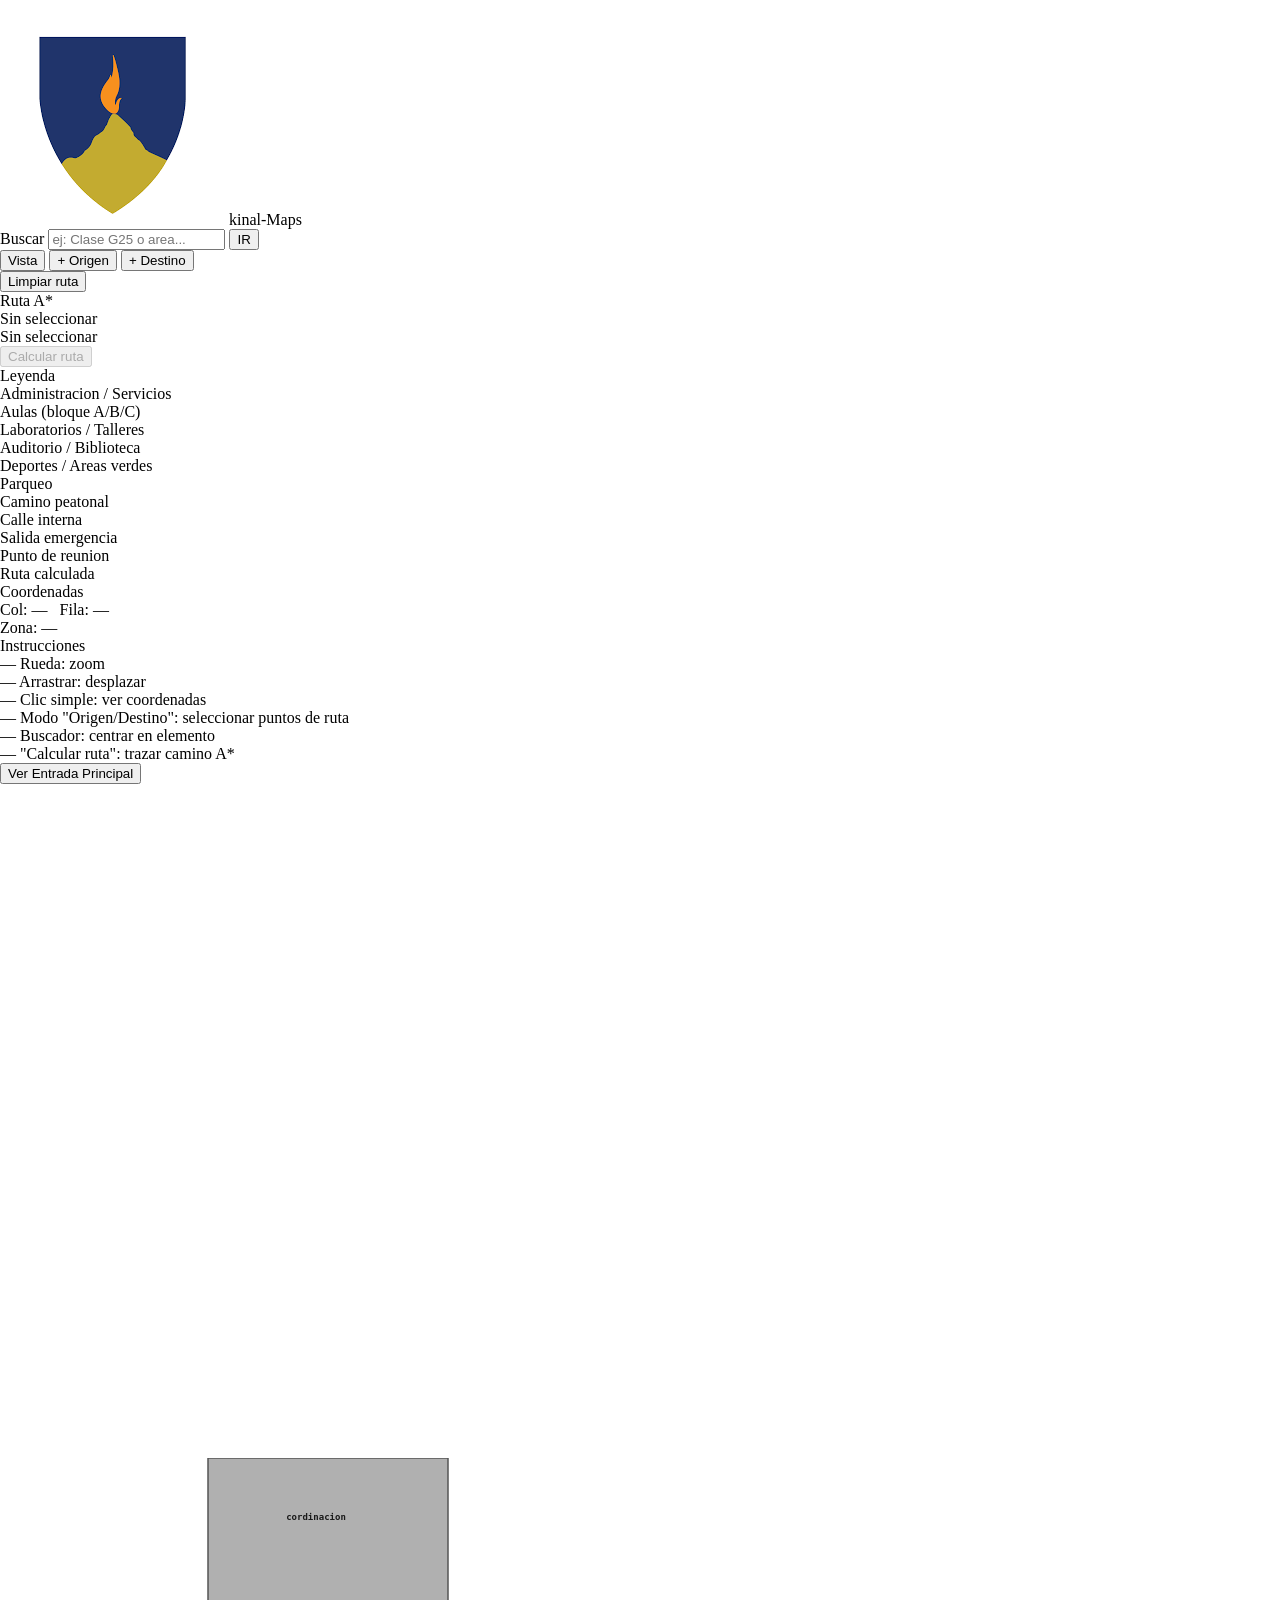
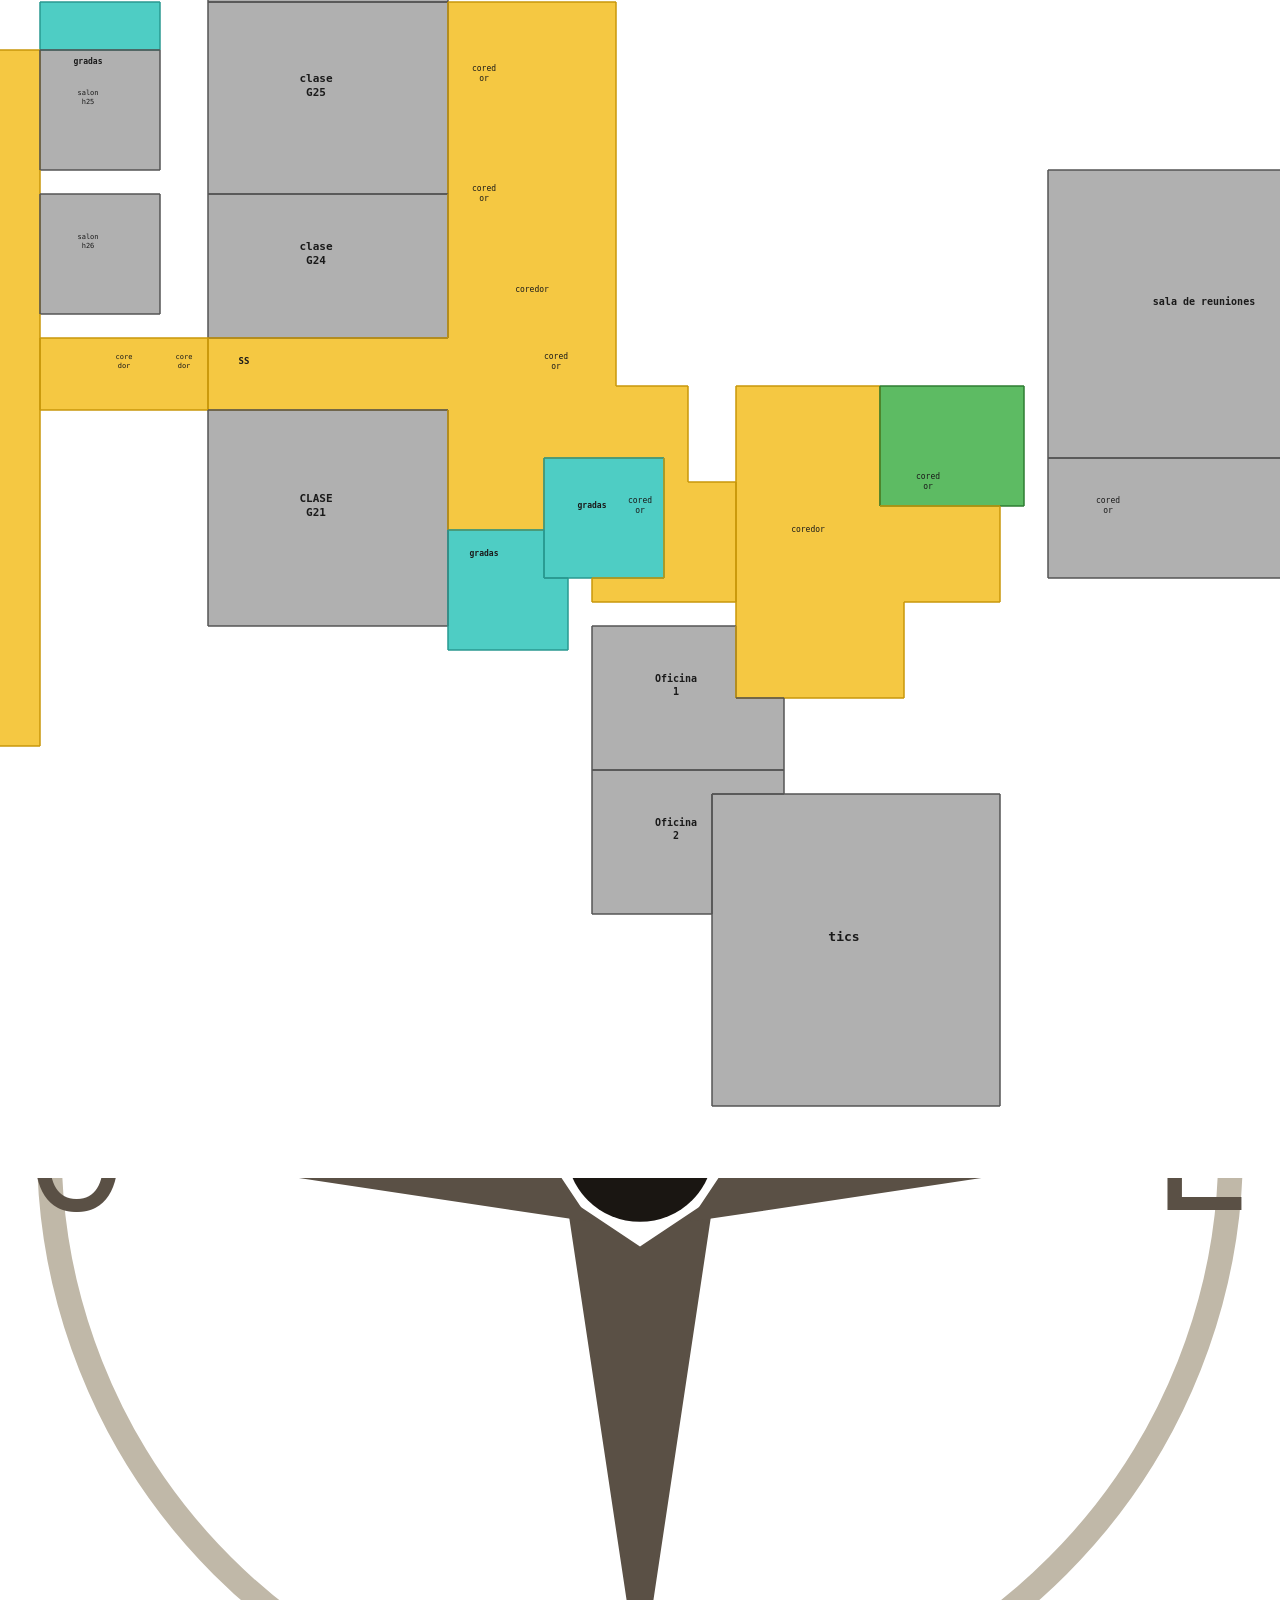
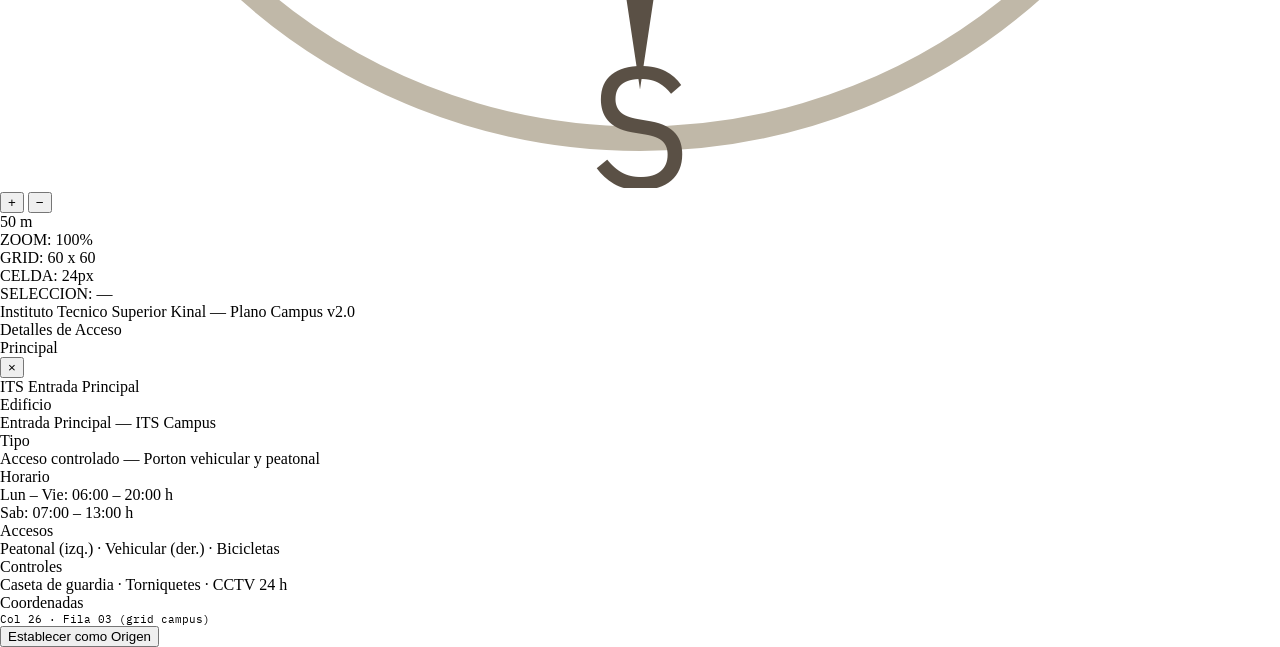
==== basicosLevel2.html @ 9e104dda "feat: agregar funcionalidad y estructura para el nivel 2 básico" ====
<!DOCTYPE html>
<html lang="es">
<head>
  <meta charset="UTF-8" />
  <meta name="viewport" content="width=device-width, initial-scale=1.0" />
  <title>Kinal-Maps</title>
  <link rel="stylesheet" href="css/styles.css" />
  <link href="https://fonts.googleapis.com/css2?family=IBM+Plex+Mono:wght@400;600&display=swap" rel="stylesheet" />
</head>
<body>

  <div id="topbar">
    <div class="logo">
      <img src="img/logoKinal.png" alt="logoKinal">
      <span>kinal-Maps</span>
    </div>
    <div class="sep"></div>
    
    <div id="search-wrap">
      <label>Buscar</label>
      <input id="search-peticion" type="text" placeholder="ej: Clase G25 o area...">
      <button id="search-btn">IR</button>
    </div>
    <div class="sep"></div>
    
    <button class="mode-btn active" id="btn-view">Vista</button>
    <button class="mode-btn" id="btn-origin">+ Origen</button>
    <button class="mode-btn" id="btn-dest">+ Destino</button>
    
    <div class="topbar-right">
      <button id="clear-btn">Limpiar ruta</button>
    </div>
  </div>

  <div id="main">
    
    <div id="sidebar">
      
      <div class="panel-section">
        <div class="panel-title">Ruta A*</div>
        <div class="route-field">
          <div class="route-dot origin"></div>
          <div class="route-name" id="origin-name">Sin seleccionar</div>
        </div>
        <div class="route-field">
          <div class="route-dot dest"></div>
          <div class="route-name" id="dest-name">Sin seleccionar</div>
        </div>
        <button id="calc-route-btn" disabled>Calcular ruta</button>
        <div id="route-info"></div>
      </div>

      <div class="panel-section">
        <div class="panel-title">Leyenda</div>
        <div id="legend-list">
          <div class="legend-item"><div class="legend-swatch" style="background:#c8dce8"></div><div class="legend-label">Administracion / Servicios</div></div>
          <div class="legend-item"><div class="legend-swatch" style="background:#d8e8c8"></div><div class="legend-label">Aulas (bloque A/B/C)</div></div>
          <div class="legend-item"><div class="legend-swatch" style="background:#e8d8c8"></div><div class="legend-label">Laboratorios / Talleres</div></div>
          <div class="legend-item"><div class="legend-swatch" style="background:#d8d0e8"></div><div class="legend-label">Auditorio / Biblioteca</div></div>
          <div class="legend-item"><div class="legend-swatch" style="background:#c8e8d8"></div><div class="legend-label">Deportes / Areas verdes</div></div>
          <div class="legend-item"><div class="legend-swatch" style="background:#e8e8c8"></div><div class="legend-label">Parqueo</div></div>
          <div class="legend-item"><div class="legend-swatch" style="background:#f0f0f0;border-color:#aaa"></div><div class="legend-label">Camino peatonal</div></div>
          <div class="legend-item"><div class="legend-swatch" style="background:#d0c8b8"></div><div class="legend-label">Calle interna</div></div>
          <div class="legend-item"><div class="legend-swatch" style="background:#ffe0e0;border-color:#e07060"></div><div class="legend-label">Salida emergencia</div></div>
          <div class="legend-item"><div class="legend-swatch" style="background:#fff3d0;border-color:#e0a000"></div><div class="legend-label">Punto de reunion</div></div>
          <div class="legend-item"><div class="legend-swatch" style="background:#c0392b"></div><div class="legend-label">Ruta calculada</div></div>
        </div>
      </div>

      <div class="panel-section">
        <div class="panel-title">Coordenadas</div>
        <div id="coords-display">
          Col: <span id="cx">—</span> &nbsp; Fila: <span id="cy">—</span><br>
          Zona: <span id="czone">—</span>
        </div>
      </div>

      <div class="panel-section" style="flex:1;overflow-y:auto">
        <div class="panel-title">Instrucciones</div>
        <div id="instructions">
          — Rueda: zoom<br>
          — Arrastrar: desplazar<br>
          — Clic simple: ver coordenadas<br>
          — Modo "Origen/Destino": seleccionar puntos de ruta<br>
          — Buscador: centrar en elemento<br>
          — "Calcular ruta": trazar camino A*
        </div>
      </div>
    </div>

    <div id="map-wrap">
      
      <button id="ver-entrada-btn"><span class="dot"></span>Ver Entrada Principal</button>

      <div id="map-canvas-wrap">
        <canvas id="map"></canvas>
      </div>

      <div id="compass">
        <svg viewBox="0 0 52 52" xmlns="http://www.w3.org/2000/svg">
          <circle cx="26" cy="26" r="24" fill="none" stroke="#c0b8a8" stroke-width="1"/>
          <polygon points="26,4 29,24 26,22 23,24" fill="#c0392b"/>
          <polygon points="26,48 29,28 26,30 23,28" fill="#5a5045"/>
          <polygon points="4,26 24,23 22,26 24,29" fill="#5a5045"/>
          <polygon points="48,26 28,23 30,26 28,29" fill="#5a5045"/>
          <circle cx="26" cy="26" r="3" fill="#1a1612"/>
          <text x="26" y="2.5" text-anchor="middle" font-size="7" font-family="IBM Plex Mono,monospace" fill="#c0392b" font-weight="600">N</text>
          <text x="26" y="52" text-anchor="middle" font-size="7" font-family="IBM Plex Mono,monospace" fill="#5a5045" dominant-baseline="auto">S</text>
          <text x="1" y="28.5" text-anchor="start" font-size="7" font-family="IBM Plex Mono,monospace" fill="#5a5045">O</text>
          <text x="51" y="28.5" text-anchor="end" font-size="7" font-family="IBM Plex Mono,monospace" fill="#5a5045">E</text>
        </svg>
      </div>

      <div id="zoom-controls">
        <button class="zoom-btn" id="zoom-in">+</button>
        <button class="zoom-btn" id="zoom-out">−</button>
      </div>

      <div id="scale-bar">
        <div id="scale-line"></div>
        <div id="scale-label">50 m</div>
      </div>

      <div id="tooltip"></div>
    </div>
  </div>

  <div id="status-bar">
    <div class="sb-item">ZOOM: <span id="sb-zoom">120%</span></div>
    <div class="sb-item">GRID: <span>60 x 60</span></div>
    <div class="sb-item">CELDA: <span>24px</span></div>
    <div class="sb-item">SELECCION: <span id="sb-sel">—</span></div>
    <div class="sb-item" style="margin-left:auto">Instituto Tecnico Superior Kinal — Plano Campus v2.0</div>
  </div>

  <div id="entry-panel">
    <div id="entry-panel-header">
      <div class="ep-title">Detalles de Acceso</div>
      <div class="ep-badge">Principal</div>
      <button id="entry-close">&times;</button>
    </div>
    <div id="entry-img-wrap">
      <div class="img-overlay"></div>
      <div class="img-label">ITS Entrada Principal</div>
    </div>
    <div id="entry-info">
      <div class="ei-row">
        <div class="ei-key">Edificio</div>
        <div class="ei-val highlight">Entrada Principal — ITS Campus</div>
      </div>
      <div class="ei-row">
        <div class="ei-key">Tipo</div>
        <div class="ei-val">Acceso controlado — Porton vehicular y peatonal</div>
      </div>
      <div id="entry-divider"></div>
      <div class="ei-row">
        <div class="ei-key">Horario</div>
        <div class="ei-val">Lun – Vie: 06:00 – 20:00 h<br>Sab: 07:00 – 13:00 h</div>
      </div>
      <div class="ei-row">
        <div class="ei-key">Accesos</div>
        <div class="ei-val">Peatonal (izq.) · Vehicular (der.) · Bicicletas</div>
      </div>
      <div class="ei-row">
        <div class="ei-key">Controles</div>
        <div class="ei-val">Caseta de guardia · Torniquetes · CCTV 24 h</div>
      </div>
      <div class="ei-row">
        <div class="ei-key">Coordenadas</div>
        <div class="ei-val" style="font-family:'IBM Plex Mono',monospace;font-size:11px;">Col 26 · Fila 03 (grid campus)</div>
      </div>
    </div>
    <button id="entry-go-btn">Establecer como Origen</button>
  </div>

  <script type="module" src="./js/basico_level2/segundoNivel.js"></script>
</body>
</html>
---- css/styles.css ----
html,
body {
    margin: 0;
    width: 100%;
    height: 100%;
}

#panorama {
    width: 100%;
    height: 100vh;
}
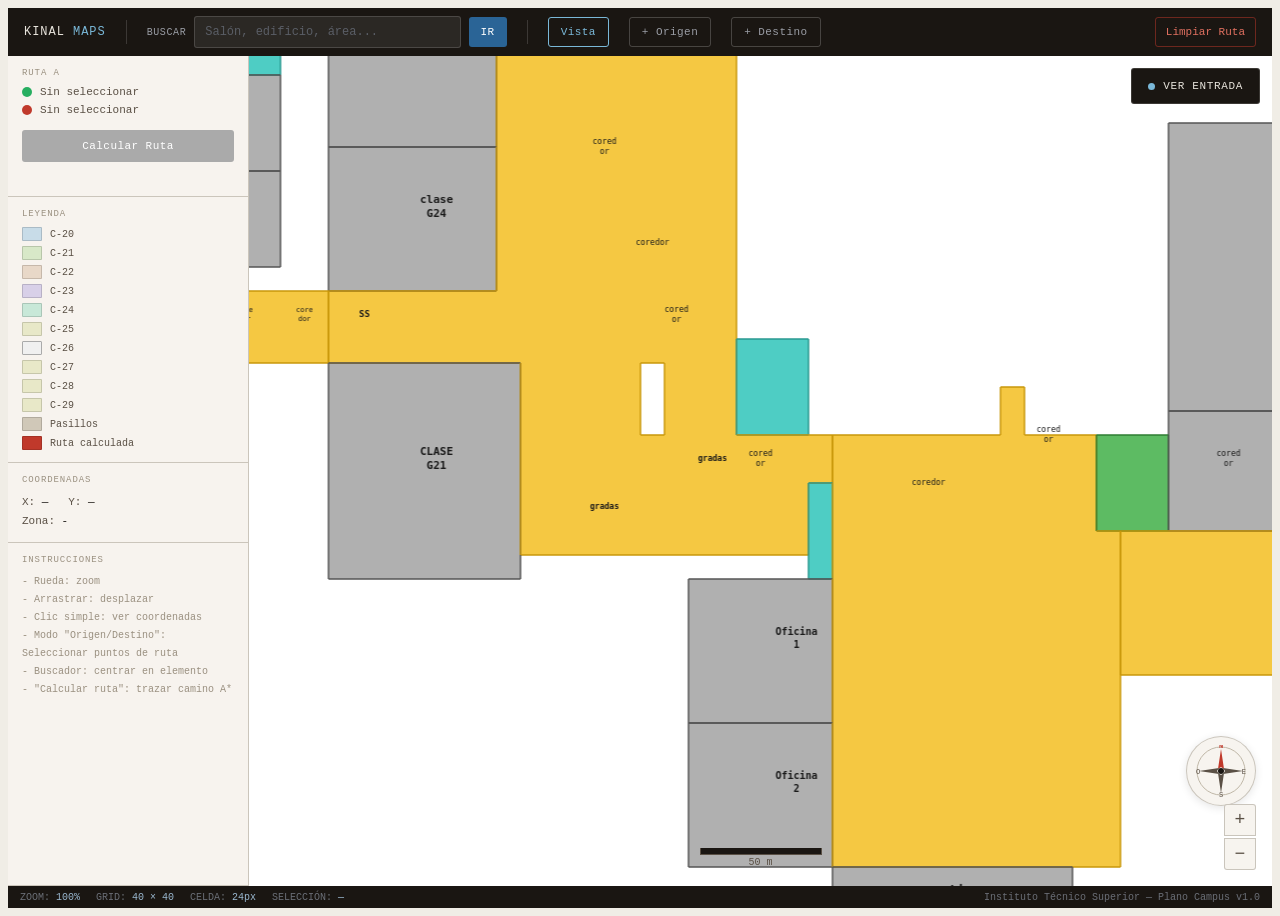
==== commit afe4b27a: "refactor: se mejor la estructura del codigode level2" ====
--- a/basicosLevel2.html
+++ b/basicosLevel2.html
@@ -1,178 +1,193 @@
 <!DOCTYPE html>
-<html lang="es">
+<html lang="en">
 <head>
-  <meta charset="UTF-8" />
-  <meta name="viewport" content="width=device-width, initial-scale=1.0" />
-  <title>Kinal-Maps</title>
-  <link rel="stylesheet" href="css/styles.css" />
-  <link href="https://fonts.googleapis.com/css2?family=IBM+Plex+Mono:wght@400;600&display=swap" rel="stylesheet" />
+    <meta charset="UTF-8">
+    <meta name="viewport" content="width=device-width, initial-scale=1.0">
+    <title>Mapa de Diversificado Segundo Nivel</title>
+    <link rel="stylesheet" href="css/basicosLevel2.css">
 </head>
 <body>
+    <header id="header">
+        <div class="logo">Kinal <span>Maps</span></div>
+        <div class="separador"></div>
+        <div id="search-wrap">
+            <label>Buscar</label>
+            <input id="search-peticion" type="text" placeholder="Salón, edificio, área...">
+            <button id="search-btn">IR</button>
+        </div>
+        <div class="separador"></div>
+        <button class="mode-btn active" id="btn-view">Vista</button>
+        <button class="mode-btn" id="btn-origin">+ Origen</button>
+        <button class="mode-btn" id="btn-dest">+ Destino</button>
+        <div class="topbar-right">
+            <button id="clear-btn">Limpiar Ruta</button>
+        </div>
+    </header>
 
-  <div id="topbar">
-    <div class="logo">
-      <img src="img/logoKinal.png" alt="logoKinal">
-      <span>kinal-Maps</span>
-    </div>
-    <div class="sep"></div>
-    
-    <div id="search-wrap">
-      <label>Buscar</label>
-      <input id="search-peticion" type="text" placeholder="ej: Clase G25 o area...">
-      <button id="search-btn">IR</button>
-    </div>
-    <div class="sep"></div>
-    
-    <button class="mode-btn active" id="btn-view">Vista</button>
-    <button class="mode-btn" id="btn-origin">+ Origen</button>
-    <button class="mode-btn" id="btn-dest">+ Destino</button>
-    
-    <div class="topbar-right">
-      <button id="clear-btn">Limpiar ruta</button>
-    </div>
-  </div>
+    <main id="main">
+        <div id="sidebar">
+            <section class="panel-section">
+                <div class="panel-title">Ruta A</div>
+                <div class="route-field">
+                    <div class="route-dot origin"></div>
+                    <div class="route-name" id="origin-name">Sin seleccionar</div>
+                </div>
+                <div class="route-field">
+                    <div class="route-dot dest"></div>
+                    <div class="route-name" id="dest-name">Sin seleccionar</div>
+                </div>
+                <button id="calc-route-btn" disabled>Calcular Ruta</button>
+                <div id="route-info"></div>
+            </section>
 
-  <div id="main">
-    
-    <div id="sidebar">
-      
-      <div class="panel-section">
-        <div class="panel-title">Ruta A*</div>
-        <div class="route-field">
-          <div class="route-dot origin"></div>
-          <div class="route-name" id="origin-name">Sin seleccionar</div>
+            <section class="panel-section">
+                <div class="panel-title">Leyenda</div>
+                <div id="legend-list">
+                    <div class="legend-item"><div class="legend-swatch" style="background:#c8dce8"></div><div class="legend-label">C-20</div></div>
+                    <div class="legend-item"><div class="legend-swatch" style="background:#d8e8c8"></div><div class="legend-label">C-21</div></div>
+                    <div class="legend-item"><div class="legend-swatch" style="background:#e8d8c8"></div><div class="legend-label">C-22</div></div>
+                    <div class="legend-item"><div class="legend-swatch" style="background:#d8d0e8"></div><div class="legend-label">C-23</div></div>
+                    <div class="legend-item"><div class="legend-swatch" style="background:#c8e8d8"></div><div class="legend-label">C-24</div></div>
+                    <div class="legend-item"><div class="legend-swatch" style="background:#e8e8c8"></div><div class="legend-label">C-25</div></div>
+                    <div class="legend-item"><div class="legend-swatch" style="background:#f0f0f0;border-color:#aaa"></div><div class="legend-label">C-26</div></div>
+                    <div class="legend-item"><div class="legend-swatch" style="background:#e8e8c8"></div><div class="legend-label">C-27</div></div>
+                    <div class="legend-item"><div class="legend-swatch" style="background:#e8e8c8"></div><div class="legend-label">C-28</div></div>
+                    <div class="legend-item"><div class="legend-swatch" style="background:#e8e8c8"></div><div class="legend-label">C-29</div></div>
+
+                    <div class="legend-item"><div class="legend-swatch" style="background:#d0c8b8"></div><div class="legend-label">Pasillos</div></div>
+                    <div class="legend-item"><div class="legend-swatch" style="background:#c0392b"></div><div class="legend-label">Ruta calculada</div></div>
+                </div>
+            </section>
+
+            <section class="panel-section">
+                <div class="panel-title">Coordenadas</div>
+                <div id="coords-display">
+                    X: <span id="cx">—</span> &nbsp; Y: <span id="cy">—</span><br>
+                    Zona: <span id="czone">-</span>
+                </div>
+            </section>
+
+            <section class="panel-section" style="flex:1;overflow-y:auto">
+                <div class="panel-title">Instrucciones</div>
+                <div id="instructions">
+                    - Rueda: zoom<br>
+                    - Arrastrar: desplazar<br>
+                    - Clic simple: ver coordenadas<br>
+                    - Modo "Origen/Destino": Seleccionar puntos de ruta<br>
+                    - Buscador: centrar en elemento<br>
+                    - "Calcular ruta": trazar camino A*
+                </div>
+            </section>
         </div>
-        <div class="route-field">
-          <div class="route-dot dest"></div>
-          <div class="route-name" id="dest-name">Sin seleccionar</div>
+
+        <div id="map-wrap">
+            <button id="ver-entrada-btn"><span class="dot"></span>Ver Entrada</button>
+            <div id="map-canvas-wrap">
+                <canvas id="map"></canvas>
+            </div>
+
+            <div id="compass">
+                <svg viewBox="0 0 52 52" xmlns="http://www.w3.org/2000/svg">
+                    <circle cx="26" cy="26" r="24" fill="none" stroke="#c0b8a8" stroke-width="1"/>
+                    <polygon points="26,4 29,24 26,22 23,24" fill="#c0392b"/>
+                    <polygon points="26,48 29,28 26,30 23,28" fill="#5a5045"/>
+                    <polygon points="4,26 24,23 22,26 24,29" fill="#5a5045"/>
+                    <polygon points="48,26 28,23 30,26 28,29" fill="#5a5045"/>
+                    <circle cx="26" cy="26" r="3" fill="#1a1612"/>
+                    <text x="26" y="2.5" text-anchor="middle" font-size="7" font-family="IBM Plex Mono,monospace" fill="#c0392b" font-weight="600">N</text>
+                    <text x="26" y="52" text-anchor="middle" font-size="7" font-family="IBM Plex Mono,monospace" fill="#5a5045" dominant-baseline="auto">S</text>
+                    <text x="1" y="28.5" text-anchor="start" font-size="7" font-family="IBM Plex Mono,monospace" fill="#5a5045">O</text>
+                    <text x="51" y="28.5" text-anchor="end" font-size="7" font-family="IBM Plex Mono,monospace" fill="#5a5045">E</text>
+                </svg>
+            </div>
+            
+            <div id="zoom-controls">
+                <button class="zoom-btn" id="zoom-in">+</button>
+                <button class="zoom-btn" id="zoom-out">−</button>
+            </div>
+            
+            <div id="scale-bar">
+                <div id="scale-line"></div>
+                <div id="scale-label">50 m</div>
+            </div>
+            <div id="tooltip"></div>
         </div>
-        <button id="calc-route-btn" disabled>Calcular ruta</button>
-        <div id="route-info"></div>
-      </div>
+    </main>
 
-      <div class="panel-section">
-        <div class="panel-title">Leyenda</div>
-        <div id="legend-list">
-          <div class="legend-item"><div class="legend-swatch" style="background:#c8dce8"></div><div class="legend-label">Administracion / Servicios</div></div>
-          <div class="legend-item"><div class="legend-swatch" style="background:#d8e8c8"></div><div class="legend-label">Aulas (bloque A/B/C)</div></div>
-          <div class="legend-item"><div class="legend-swatch" style="background:#e8d8c8"></div><div class="legend-label">Laboratorios / Talleres</div></div>
-          <div class="legend-item"><div class="legend-swatch" style="background:#d8d0e8"></div><div class="legend-label">Auditorio / Biblioteca</div></div>
-          <div class="legend-item"><div class="legend-swatch" style="background:#c8e8d8"></div><div class="legend-label">Deportes / Areas verdes</div></div>
-          <div class="legend-item"><div class="legend-swatch" style="background:#e8e8c8"></div><div class="legend-label">Parqueo</div></div>
-          <div class="legend-item"><div class="legend-swatch" style="background:#f0f0f0;border-color:#aaa"></div><div class="legend-label">Camino peatonal</div></div>
-          <div class="legend-item"><div class="legend-swatch" style="background:#d0c8b8"></div><div class="legend-label">Calle interna</div></div>
-          <div class="legend-item"><div class="legend-swatch" style="background:#ffe0e0;border-color:#e07060"></div><div class="legend-label">Salida emergencia</div></div>
-          <div class="legend-item"><div class="legend-swatch" style="background:#fff3d0;border-color:#e0a000"></div><div class="legend-label">Punto de reunion</div></div>
-          <div class="legend-item"><div class="legend-swatch" style="background:#c0392b"></div><div class="legend-label">Ruta calculada</div></div>
-        </div>
-      </div>
-
-      <div class="panel-section">
-        <div class="panel-title">Coordenadas</div>
-        <div id="coords-display">
-          Col: <span id="cx">—</span> &nbsp; Fila: <span id="cy">—</span><br>
-          Zona: <span id="czone">—</span>
-        </div>
-      </div>
-
-      <div class="panel-section" style="flex:1;overflow-y:auto">
-        <div class="panel-title">Instrucciones</div>
-        <div id="instructions">
-          — Rueda: zoom<br>
-          — Arrastrar: desplazar<br>
-          — Clic simple: ver coordenadas<br>
-          — Modo "Origen/Destino": seleccionar puntos de ruta<br>
-          — Buscador: centrar en elemento<br>
-          — "Calcular ruta": trazar camino A*
-        </div>
-      </div>
+    <div id="status-bar">
+        <div class="sb-item">ZOOM: <span id="sb-zoom">100%</span></div>
+        <div class="sb-item">GRID: <span>40 × 40</span></div>
+        <div class="sb-item">CELDA: <span>24px</span></div>
+        <div class="sb-item" id="sb-sel">SELECCIÓN: <span>—</span></div>
+        <div class="sb-item" style="margin-left:auto">Instituto Técnico Superior — Plano Campus v1.0</div>
     </div>
 
-    <div id="map-wrap">
-      
-      <button id="ver-entrada-btn"><span class="dot"></span>Ver Entrada Principal</button>
+    <div id="entry-panel">
+        <div id="entry-panel-header">
+            <div style="display:flex;align-items:center;gap:8px;">
+            <div class="ep-title">Entrada Principal</div>
+            <div class="ep-badge">ZONA 01</div>
+            </div>
+            <button id="entry-close" title="Cerrar">&#x2715;</button>
+        </div>
+        <div id="entry-img-wrap">
+            <img src="[data-uri]" alt="Fotografía Entrada Principal del campus">
+            <div class="img-overlay"></div>
+            <div class="img-label">Fachada Norte — Acceso Principal</div>
+        </div>
+        <div id="entry-info">
+            <div class="ei-row">
+            <div class="ei-key">Edificio</div>
+            <div class="ei-val highlight">Entrada Principal — Kinal</div>
+            </div>
+            <div class="ei-row">
+            <div class="ei-key">Tipo</div>
+            <div class="ei-val">Acceso controlado — Portón vehicular y peatonal</div>
+            </div>
+            <div id="entry-divider"></div>
+            <div class="ei-row">
+            <div class="ei-key">Horario</div>
+            <div class="ei-val">Lun – Vie: 06:00 – 20:00 h<br>Sáb: 07:00 – 13:00 h</div>
+            </div>
+            <div class="ei-row">
+            <div class="ei-key">Accesos</div>
+            <div class="ei-val">Peatonal (izq.) · Vehicular (der.) · Bicicletas</div>
+            </div>
+            <div class="ei-row">
+            <div class="ei-key">Controles</div>
+            <div class="ei-val">Caseta de guardia · Torniquetes · CCTV 24 h</div>
+            </div>
+            <div class="ei-row">
+            <div class="ei-key">Coordenadas</div>
+            <div class="ei-val" style="font-family:'IBM Plex Mono',monospace;font-size:11px;">Col 26 · Fila 03 (grid campus)</div>
+            </div>
+            <div class="ei-row">
+            <div class="ei-key">Referencia</div>
+            <div class="ei-val">Frente a Av. Principal — 50 m al norte de Recepción</div>
+            </div>
+            <div id="entry-divider"></div>
+            <div class="ei-row">
+            <div class="ei-key">Nota</div>
+            <div class="ei-val" style="color:#8a6020;">Presentar carné institucional. Visitantes reportarse en Recepción.</div>
+            </div>
+        </div>
+        <button id="entry-go-btn">Navegar a Entrada Principal ›</button>
+    </div>
 
-      <div id="map-canvas-wrap">
-        <canvas id="map"></canvas>
-      </div>
+    <script src="js/basico_level2/segundoNivel.js"></script>
 
-      <div id="compass">
-        <svg viewBox="0 0 52 52" xmlns="http://www.w3.org/2000/svg">
-          <circle cx="26" cy="26" r="24" fill="none" stroke="#c0b8a8" stroke-width="1"/>
-          <polygon points="26,4 29,24 26,22 23,24" fill="#c0392b"/>
-          <polygon points="26,48 29,28 26,30 23,28" fill="#5a5045"/>
-          <polygon points="4,26 24,23 22,26 24,29" fill="#5a5045"/>
-          <polygon points="48,26 28,23 30,26 28,29" fill="#5a5045"/>
-          <circle cx="26" cy="26" r="3" fill="#1a1612"/>
-          <text x="26" y="2.5" text-anchor="middle" font-size="7" font-family="IBM Plex Mono,monospace" fill="#c0392b" font-weight="600">N</text>
-          <text x="26" y="52" text-anchor="middle" font-size="7" font-family="IBM Plex Mono,monospace" fill="#5a5045" dominant-baseline="auto">S</text>
-          <text x="1" y="28.5" text-anchor="start" font-size="7" font-family="IBM Plex Mono,monospace" fill="#5a5045">O</text>
-          <text x="51" y="28.5" text-anchor="end" font-size="7" font-family="IBM Plex Mono,monospace" fill="#5a5045">E</text>
-        </svg>
-      </div>
+    <script>
+        document.addEventListener('DOMContentLoaded', () => {
+            const model = new MapModel();
+            const view = new MapView();
+            const diver = new MapController(model, view);
 
-      <div id="zoom-controls">
-        <button class="zoom-btn" id="zoom-in">+</button>
-        <button class="zoom-btn" id="zoom-out">−</button>
-      </div>
+            diver.init();
 
-      <div id="scale-bar">
-        <div id="scale-line"></div>
-        <div id="scale-label">50 m</div>
-      </div>
-
-      <div id="tooltip"></div>
-    </div>
-  </div>
-
-  <div id="status-bar">
-    <div class="sb-item">ZOOM: <span id="sb-zoom">120%</span></div>
-    <div class="sb-item">GRID: <span>60 x 60</span></div>
-    <div class="sb-item">CELDA: <span>24px</span></div>
-    <div class="sb-item">SELECCION: <span id="sb-sel">—</span></div>
-    <div class="sb-item" style="margin-left:auto">Instituto Tecnico Superior Kinal — Plano Campus v2.0</div>
-  </div>
-
-  <div id="entry-panel">
-    <div id="entry-panel-header">
-      <div class="ep-title">Detalles de Acceso</div>
-      <div class="ep-badge">Principal</div>
-      <button id="entry-close">&times;</button>
-    </div>
-    <div id="entry-img-wrap">
-      <div class="img-overlay"></div>
-      <div class="img-label">ITS Entrada Principal</div>
-    </div>
-    <div id="entry-info">
-      <div class="ei-row">
-        <div class="ei-key">Edificio</div>
-        <div class="ei-val highlight">Entrada Principal — ITS Campus</div>
-      </div>
-      <div class="ei-row">
-        <div class="ei-key">Tipo</div>
-        <div class="ei-val">Acceso controlado — Porton vehicular y peatonal</div>
-      </div>
-      <div id="entry-divider"></div>
-      <div class="ei-row">
-        <div class="ei-key">Horario</div>
-        <div class="ei-val">Lun – Vie: 06:00 – 20:00 h<br>Sab: 07:00 – 13:00 h</div>
-      </div>
-      <div class="ei-row">
-        <div class="ei-key">Accesos</div>
-        <div class="ei-val">Peatonal (izq.) · Vehicular (der.) · Bicicletas</div>
-      </div>
-      <div class="ei-row">
-        <div class="ei-key">Controles</div>
-        <div class="ei-val">Caseta de guardia · Torniquetes · CCTV 24 h</div>
-      </div>
-      <div class="ei-row">
-        <div class="ei-key">Coordenadas</div>
-        <div class="ei-val" style="font-family:'IBM Plex Mono',monospace;font-size:11px;">Col 26 · Fila 03 (grid campus)</div>
-      </div>
-    </div>
-    <button id="entry-go-btn">Establecer como Origen</button>
-  </div>
-
-  <script type="module" src="./js/basico_level2/segundoNivel.js"></script>
+            window.addEventListener('resize', () => {
+                view.applyTransform();
+            });
+        });
+    </script>
 </body>
 </html>
--- a/css/basicosLevel2.css
+++ b/css/basicosLevel2.css
@@ -0,0 +1,516 @@
+:root {
+    --bg: #f0ede6;
+    --paper: #f7f4ef;
+    --grid-line: rgba(100,90,70,0.12);
+    --ink: #1a1612;
+    --ink-muted: #5a5045;
+    --ink-faint: #9a9080;
+    --accent: #2a6496;
+    --accent-light: #d0e8f5;
+    --route: #c0392b;
+    --route-glow: rgba(192,57,43,0.3);
+    --border: rgba(100,90,70,0.3);
+    --panel: rgba(247,244,239,0.97);
+    --mono: 'IBM Plex Mono', monospace;
+    --sans: 'IBM Plex Sans', sans-serif;
+}
+
+body {
+    font-family: var(--sans);
+    background: var(--bg);
+    color: var(--ink);
+    height: 100vh;
+    overflow: hidden;
+    display: flex;
+    flex-direction: column;
+    user-select: none;
+}
+
+#header {
+    height: 48px;
+    background: var(--ink);
+    color: #e8e4dc;
+    display: flex;
+    align-items: center;
+    padding: 0 16px;
+    gap: 20px;
+    flex-shrink: 0;
+    z-index: 100;
+}
+
+#header .logo {
+    font-family: var(--mono);
+    font-size: 12px;
+    font-weight: 500;
+    letter-spacing: 0.08em;
+    text-transform: uppercase;
+    color: #e8e4dc;
+    white-space: nowrap;
+}
+
+#header .logo span { color: #7ab8d8; }
+#header .separador { width: 1px; height: 24px; background: rgba(255,255,255,0.15); }
+#search-wrap {
+    display: flex;
+    align-items: center;
+    gap: 8px;
+    flex: 1;
+    max-width: 360px;
+}
+
+
+#search-wrap label {
+    font-family: var(--mono);
+    font-size: 10px;
+    color: #9a9da5;
+    letter-spacing: 0.06em;
+    text-transform: uppercase;
+    white-space: nowrap;
+}
+
+#search-peticion {
+    flex: 1;
+    height: 30px;
+    background: rgba(255,255,255,0.08);
+    border: 1px solid rgba(255,255,255,0.15);
+    border-radius: 3px;
+    color: #e8e4dc;
+    font-family: var(--mono);
+    font-size: 12px;
+    padding: 0 10px;
+    outline: none;
+}
+
+#search-peticion:focus { border-color: #7ab8d8; background: rgba(255,255,255,0.12); }
+#search-peticion::placeholder { color: #5a5e66; }
+#search-btn {
+    height: 30px;
+    padding: 0 12px;
+    background: #2a6496;
+    border: none;
+    border-radius: 3px;
+    color: #fff;
+    font-family: var(--mono);
+    font-size: 11px;
+    cursor: pointer;
+    white-space: nowrap;
+    letter-spacing: 0.04em;
+}
+
+#search-btn:hover { background: #3278b0; }
+.mode-btn {
+    height: 30px;
+    padding: 0 12px;
+    background: transparent;
+    border: 1px solid rgba(255,255,255,0.2);
+    border-radius: 3px;
+    color: #9a9da5;
+    font-family: var(--mono);
+    font-size: 11px;
+    cursor: pointer;
+    letter-spacing: 0.04em;
+    white-space: nowrap;
+}
+
+.mode-btn:hover { color: #e8e4dc; border-color: rgba(255,255,255,0.4); }
+.mode-btn.active { color: #7ab8d8; border-color: #7ab8d8; }
+#clear-btn {
+    height: 30px;
+    padding: 0 10px;
+    background: transparent;
+    border: 1px solid rgba(192,57,43,0.5);
+    border-radius: 3px;
+    color: #e07060;
+    font-family: var(--mono);
+    font-size: 11px;
+    cursor: pointer;
+}
+
+#clear-btn:hover { background: rgba(192,57,43,0.2); }
+.topbar-right { margin-left: auto; display: flex; align-items: center; gap: 8px; }
+
+#main { display: flex; flex: 1; overflow: hidden; }
+
+#sidebar {
+    width: 240px;
+    flex-shrink: 0;
+    background: var(--panel);
+    border-right: 1px solid var(--border);
+    display: flex;
+    flex-direction: column;
+    overflow: hidden;
+    z-index: 10;
+}
+
+.panel-section {
+    border-bottom: 1px solid var(--border);
+    padding: 12px 14px;
+}
+
+.panel-title {
+    font-family: var(--mono);
+    font-size: 9px;
+    font-weight: 500;
+    letter-spacing: 0.1em;
+    text-transform: uppercase;
+    color: var(--ink-faint);
+    margin-bottom: 8px;
+}
+
+.route-field {
+    display: flex;
+    align-items: center;
+    gap: 8px;
+    margin-bottom: 6px;
+}
+
+.route-dot {
+    width: 10px; height: 10px;
+    border-radius: 50%;
+    flex-shrink: 0;
+}
+
+.route-dot.origin { background: #27ae60; }
+.route-dot.dest { background: #c0392b; }
+.route-name {
+    font-family: var(--mono);
+    font-size: 11px;
+    color: var(--ink-muted);
+    flex: 1;
+    overflow: hidden;
+    text-overflow: ellipsis;
+    white-space: nowrap;
+}
+
+.route-name.set { color: var(--ink); font-weight: 500; }
+#calc-route-btn {
+    width: 100%;
+    height: 32px;
+    margin-top: 8px;
+    background: var(--accent);
+    color: #fff;
+    border: none;
+    border-radius: 3px;
+    font-family: var(--mono);
+    font-size: 11px;
+    letter-spacing: 0.04em;
+    cursor: pointer;
+}
+
+#calc-route-btn:hover { background: #3278b0; }
+#calc-route-btn:disabled { background: #aaa; cursor: default; }
+#route-info {
+    font-family: var(--mono);
+    font-size: 11px;
+    color: var(--ink-muted);
+    margin-top: 6px;
+    min-height: 16px;
+}
+
+  /* Legend */
+#legend-list { display: flex; flex-direction: column; gap: 5px; }
+.legend-item { display: flex; align-items: center; gap: 8px; }
+.legend-swatch {
+    width: 18px; height: 12px;
+    border: 1px solid rgba(0,0,0,0.15);
+    flex-shrink: 0;
+    border-radius: 1px;
+}
+.legend-label { font-family: var(--mono); font-size: 10px; color: var(--ink-muted); }
+
+  /* Coords */
+#coords-display {
+    font-family: var(--mono);
+    font-size: 11px;
+    color: var(--ink-muted);
+    line-height: 1.7;
+}
+#coords-display span { color: var(--ink); font-weight: 500; }
+
+  /* Instructions */
+#instructions { font-family: var(--mono); font-size: 10px; color: var(--ink-faint); line-height: 1.8; }
+
+  /* ── MAP CONTAINER ── */
+#map-wrap {
+    flex: 1;
+    overflow: hidden;
+    position: relative;
+    background: var(--bg);
+    cursor: grab;
+}
+
+#map-wrap.grabbing { cursor: grabbing; }
+#map-canvas-wrap {
+    position: absolute;
+    top: 0; left: 0;
+    transform-origin: 0 0;
+}
+
+canvas#map { display: block; }
+
+  /* ── COMPASS ── */
+#compass {
+    position: absolute;
+    bottom: 80px;
+    right: 16px;
+    width: 68px;
+    height: 68px;
+    background: var(--panel);
+    border: 1px solid var(--border);
+    border-radius: 50%;
+    display: flex;
+    align-items: center;
+    justify-content: center;
+    box-shadow: 0 2px 8px rgba(0,0,0,0.1);
+}
+
+#compass svg { width: 52px; height: 52px; }
+
+  /* ── ZOOM CONTROLS ── */
+#zoom-controls {
+    position: absolute;
+    bottom: 16px;
+    right: 16px;
+    display: flex;
+    flex-direction: column;
+    gap: 2px;
+}
+
+.zoom-btn {
+    width: 32px; height: 32px;
+    background: var(--panel);
+    border: 1px solid var(--border);
+    font-size: 18px;
+    line-height: 1;
+    cursor: pointer;
+    display: flex;
+    align-items: center;
+    justify-content: center;
+    color: var(--ink-muted);
+    font-family: var(--mono);
+}
+
+.zoom-btn:hover { background: #e8e4dc; color: var(--ink); }
+.zoom-btn:first-child { border-radius: 3px 3px 0 0; }
+.zoom-btn:last-child { border-radius: 0 0 3px 3px; }
+
+  /* ── SCALE BAR ── */
+#scale-bar {
+    position: absolute;
+    bottom: 18px;
+    left: 50%;
+    transform: translateX(-50%);
+    display: flex;
+    flex-direction: column;
+    align-items: center;
+    gap: 2px;
+}
+#scale-line {
+    height: 6px;
+    border: 1px solid var(--ink-muted);
+    border-top: none;
+    background: var(--ink);
+    min-width: 60px;
+}
+#scale-label { font-family: var(--mono); font-size: 10px; color: var(--ink-muted); }
+
+  /* ── TOOLTIP ── */
+#tooltip {
+    position: absolute;
+    background: var(--ink);
+    color: #e8e4dc;
+    font-family: var(--mono);
+    font-size: 11px;
+    padding: 6px 10px;
+    border-radius: 3px;
+    pointer-events: none;
+    white-space: nowrap;
+    z-index: 200;
+    display: none;
+    line-height: 1.5;
+}
+
+#status-bar {
+    height: 22px;
+    background: var(--ink);
+    color: #6a6e76;
+    font-family: var(--mono);
+    font-size: 10px;
+    display: flex;
+    align-items: center;
+    padding: 0 12px;
+    gap: 16px;
+    flex-shrink: 0;
+    z-index: 100;
+}
+
+#status-bar .sb-item span { color: #9ab8d0; }
+
+  /* ── ENTRY INFO PANEL ── */
+#entry-panel {
+    position: absolute;
+    top: 12px; left: 12px;
+    width: 300px;
+    background: rgba(247,244,239,0.98);
+    border: 1px solid rgba(100,90,70,0.35);
+    border-radius: 4px;
+    box-shadow: 0 4px 20px rgba(0,0,0,0.18);
+    z-index: 300;
+    overflow: hidden;
+    display: none;
+    flex-direction: column;
+    font-family: 'IBM Plex Sans', sans-serif;
+}
+
+#entry-panel.visible { display: flex; }
+#entry-panel-header {
+    background: #1a1612;
+    color: #e8e4dc;
+    padding: 10px 14px;
+    display: flex;
+    align-items: center;
+    justify-content: space-between;
+}
+
+#entry-panel-header .ep-title {
+    font-family: 'IBM Plex Mono', monospace;
+    font-size: 11px;
+    font-weight: 500;
+    letter-spacing: 0.08em;
+    text-transform: uppercase;
+}
+
+#entry-panel-header .ep-badge {
+    font-family: 'IBM Plex Mono', monospace;
+    font-size: 9px;
+    background: #2a6496;
+    color: #fff;
+    padding: 2px 7px;
+    border-radius: 2px;
+    letter-spacing: 0.05em;
+}
+
+#entry-close {
+    background: none;
+    border: none;
+    color: #9a9da5;
+    font-size: 16px;
+    cursor: pointer;
+    line-height: 1;
+    padding: 0 0 0 10px;
+}
+
+#entry-close:hover { color: #e8e4dc; }
+#entry-img-wrap {
+    position: relative;
+    width: 100%;
+    height: 170px;
+    overflow: hidden;
+    background: #2a2520;
+}
+
+#entry-img-wrap img {
+    width: 100%;
+    height: 100%;
+    object-fit: cover;
+    display: block;
+}
+
+#entry-img-wrap .img-overlay {
+    position: absolute;
+    bottom: 0; left: 0; right: 0;
+    height: 50px;
+    background: linear-gradient(transparent, rgba(20,16,10,0.7));
+    pointer-events: none;
+}
+
+#entry-img-wrap .img-label {
+    position: absolute;
+    bottom: 8px; left: 12px;
+    font-family: 'IBM Plex Mono', monospace;
+    font-size: 10px;
+    color: rgba(232,228,220,0.85);
+    letter-spacing: 0.06em;
+}
+
+#entry-info {
+    padding: 12px 14px;
+    display: flex;
+    flex-direction: column;
+    gap: 8px;
+}
+
+.ei-row {
+    display: flex;
+    gap: 10px;
+    align-items: flex-start;
+}
+
+.ei-key {
+    font-family: 'IBM Plex Mono', monospace;
+    font-size: 9px;
+    letter-spacing: 0.08em;
+    text-transform: uppercase;
+    color: #9a9080;
+    min-width: 80px;
+    padding-top: 1px;
+}
+
+.ei-val {
+    font-family: 'IBM Plex Sans', sans-serif;
+    font-size: 12px;
+    color: #1a1612;
+    line-height: 1.5;
+    flex: 1;
+}
+
+.ei-val.highlight { color: #2a6496; font-weight: 500; }
+#entry-divider {
+    height: 1px;
+    background: rgba(100,90,70,0.18);
+    margin: 2px 0;
+}
+
+#entry-go-btn {
+    margin: 0 14px 14px;
+    height: 32px;
+    background: #2a6496;
+    color: #fff;
+    border: none;
+    border-radius: 3px;
+    font-family: 'IBM Plex Mono', monospace;
+    font-size: 11px;
+    letter-spacing: 0.04em;
+    cursor: pointer;
+}
+
+#entry-go-btn:hover { background: #3278b0; }
+
+  /* ── VER ENTRADA BUTTON on map ── */
+#ver-entrada-btn {
+    position: absolute;
+    top: 12px;
+    right: 12px;
+    height: 36px;
+    padding: 0 16px;
+    background: #1a1612;
+    color: #e8e4dc;
+    border: 1px solid rgba(255,255,255,0.15);
+    border-radius: 3px;
+    font-family: 'IBM Plex Mono', monospace;
+    font-size: 11px;
+    letter-spacing: 0.06em;
+    text-transform: uppercase;
+    cursor: pointer;
+    z-index: 200;
+    display: flex;
+    align-items: center;
+    gap: 8px;
+}
+
+#ver-entrada-btn:hover { background: #2a2520; border-color: rgba(255,255,255,0.3); }
+#ver-entrada-btn .dot {
+    width: 7px; height: 7px;
+    border-radius: 50%;
+    background: #7ab8d8;
+}
